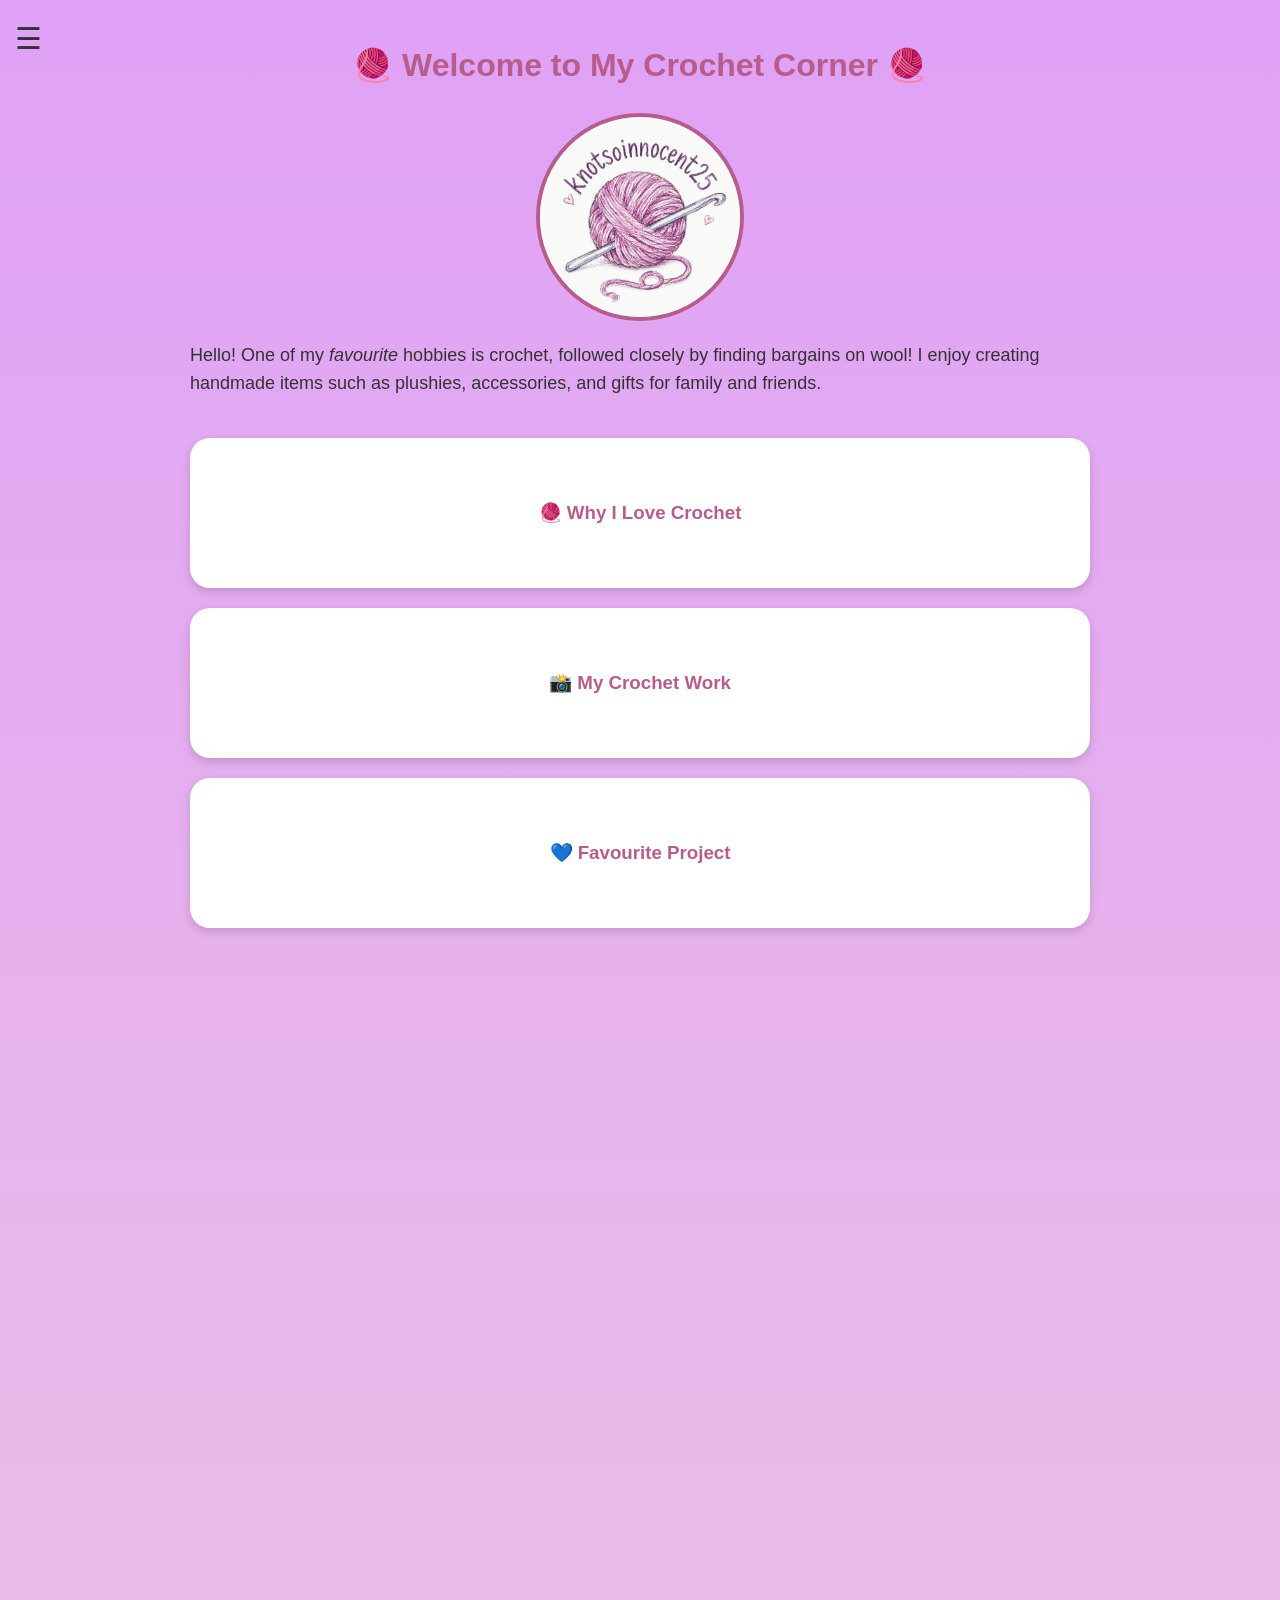
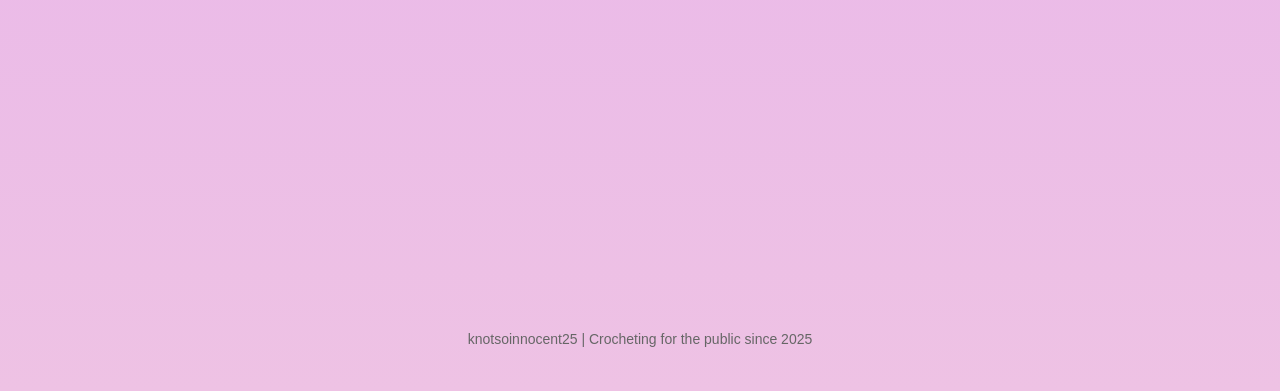
==== index.html @ f4cb7c64 "Enhanced everything" ====
<!DOCTYPE html>
<html lang="en">
<head>
    <title>My Crochet Corner</title>
    <link rel="icon" type="image/x-icon" href="favicon.png">
    <link rel="stylesheet" href="style.css">

</head>

<body>

    <nav class="hamburger-menu">
        <input type="checkbox" id="menu-toggle">

        <label for="menu-toggle" 
                class="menu-icon"
                aria-label="Open navigation menu">
            ☰
        </label>

        <div class="menu">
            <a href="about.html">About Me</a>
            <a href="contact.html">Contact</a>
            <a href="ai-patterns.html">Spotting AI Patterns</a>
            <a href="learn-crochet.html">Learning Crochet</a>
            <a href="markets.html">Upcoming Markets</a>
        </div>

    </nav>

    <main id="main-content">

        <div class="container">

            <h1>🧶 Welcome to My Crochet Corner 🧶</h1>

            <img src="profile.JPG"
                class="profile-image"
                alt="A ball of wool with a crochet hook and knotsoinnocent25 arched above">

            <p>
                Hello! One of my <em>favourite</em> hobbies is crochet, followed closely by finding bargains on wool!
                I enjoy creating handmade items such as plushies, accessories,
                and gifts for family and friends.
            </p>


            <div class="card-grid">

            <div class="flip-card">
                <div class="flip-card-inner">

                    <div class="flip-card-front">
                        <h3>🧶 Why I Love Crochet</h3>
                    </div>

                    <div class="flip-card-back">
                        <p>
                            Crochet allows me to be creative while also helping me relax.
                            I love choosing different colours, learning new stitches,
                            and seeing a project come together from a simple ball of yarn.
                        </p>
                    </div>
                </div>
            </div>

            <div class="flip-card">
                <div class="flip-card-inner">

                    <div class="flip-card-front">
                        <h3>📸 My Crochet Work</h3>
                    </div>

                    <div class="flip-card-back">
                        <p>
                            I share photos of my crochet projects on Instagram.
                        </p>

                        <a href="https://www.instagram.com/knotsoinnocent25/"
                        target="_blank"
                        class="insta-button">
                        Instagram
                        </a>
                    </div>

                </div>
            </div>

            <div class="flip-card">
                <div class="flip-card-inner">

                    <div class="flip-card-front">
                        <h3>💙 Favourite Project</h3>
                    </div>

                    <div class="flip-card-back">
                        <img src="Smurfette.png"
                            class="smurfette-image"
                            alt="Crocheted Smurfette">

                        <p>Crocheted Smurfette</p>
                    </div>

                </div>
            </div>

 
        </div>

        <footer>
        knotsoinnocent25 | Crocheting for the public since 2025 
        </footer>

    </main>

</body>
</html>
---- style.css ----
/* Style the entire page */
body {
    font-family: Arial, sans-serif;
    background: linear-gradient(
        to bottom,
        #dfa1f6,
        #eec2e4);
    color: #333333;
    margin: 40px;
    line-height: 1.6;
}

/*Hamburger Menu styling*/
.hamburger-menu {
    position: fixed;
    top: 15px;
    left: 15px;
    z-index: 1000;
}

#menu-toggle {
    display: none;
}

.menu-icon {
    font-size: 30px;
    cursor: pointer;
}

.menu {
    display: none;

    background: white;

    padding: 15px;
    border-radius: 10px;

    box-shadow:
    0 4px 10px rgba(0,0,0,0.15);
}

#menu-toggle:checked ~ .menu {
    display: block;
}

.menu a {
    display: block;
    margin: 10px 0;
}

/* Skip to Content link */
.skip-link {
    position: absolute;
    left: -9999px;
    top: 10px;
    background-color: #7a4f9a;
    color: white;
    padding: 10px;
    border-radius: 5px;
    text-decoration: none;
}

.skip-link:focus {
    top: 10px;
}

/* Main heading */
h1 {
    color: #b85c8b;
    text-align: center;
}

/* Card Grid */

.card-grid {
    display: flex;
    flex-direction: column;
    gap: 20px;
    
    width: 100%;
    margin-top: 40px;
}

.flip-card {
    width: 100%;
    height: 150px;
    perspective: 1000px;
}

.flip-card-inner {
    position: relative;
    width: 100%;
    height: 100%;
    transition: transform 0.8s;
    transform-style: preserve-3d;
}

.flip-card:hover .flip-card-inner {
    transform: rotateY(180deg);
}

.flip-card-front,
.flip-card-back {

    position: absolute;

    width: 100%;
    height: 100%;

    border-radius: 20px;

    backface-visibility: hidden;

    display: flex;
    justify-content: center;
    align-items: center;

    padding: 30px;

    box-sizing: border-box;
    box-shadow:
    0 4px 10px rgba(0,0,0,0.15);
}

.flip-card-front {

    background: white;
    color: #b85c8b;
}

.flip-card-back {

    background: #b85c8b;
    color: white;

    transform: rotateY(180deg);

    display: flex;
    flex-direction: column;
    justify-content: space-between;
    align-items: center;
}


/* Section headings */
h2 {
    color: #7a4f9a;
    border-bottom: 2px solid #e6d5f0;
    padding-bottom: 5px;
}

/* Paragraph styling */
p {
    font-size: 18px;
}

/* List styling */
ul {
    background-color: #f7eefc;
    padding: 20px;
    border-radius: 10px;
}

/* Link styling */
a {
    color: white;
    background-color: #b85c8b;
    text-decoration: none;
    padding: 10px 15px;
    border-radius: 5px;
}

/* Mouse hover effect */
a:hover {
    background-color: #94446d;
}

/* Crochet image */
.project-image {
    margin-top: 30px;
}

/* Unordered list - goals */
ul li {
    margin-bottom: 10px;
}

/* Profile image in circle */
.profile-image {
    display: block;
    margin: 20px auto;
    width: 200px;
    border-radius: 50%;
    border: 4px solid #b85c8b;
}

/*Instagram Button */
.insta-button {
    display: block;
    width: 150px;
    margin: auto auto 10px auto;

    background-color: white;
    color: #b85c8b;

    text-align: center;
    text-decoration: none;

    padding: 12px;
    border-radius: 25px;

    font-weight: bold;

    transition: 0.3s ease;
}

.insta-button:hover {
    background-color: #f7eefc;
    transform: scale(1.05);
}

.smurfette-image {
    max-width: 60%;
    height: auto;
    display: block;
    margin: 0 auto;
}

/* Footer format */
footer {
    margin-top: 1000px;
    text-align: center;
    color: #666;
    font-size: 14px;
}

/* Containerise to centre and improve readability */
.container {
    max-width: 900px;
    margin: auto;
}
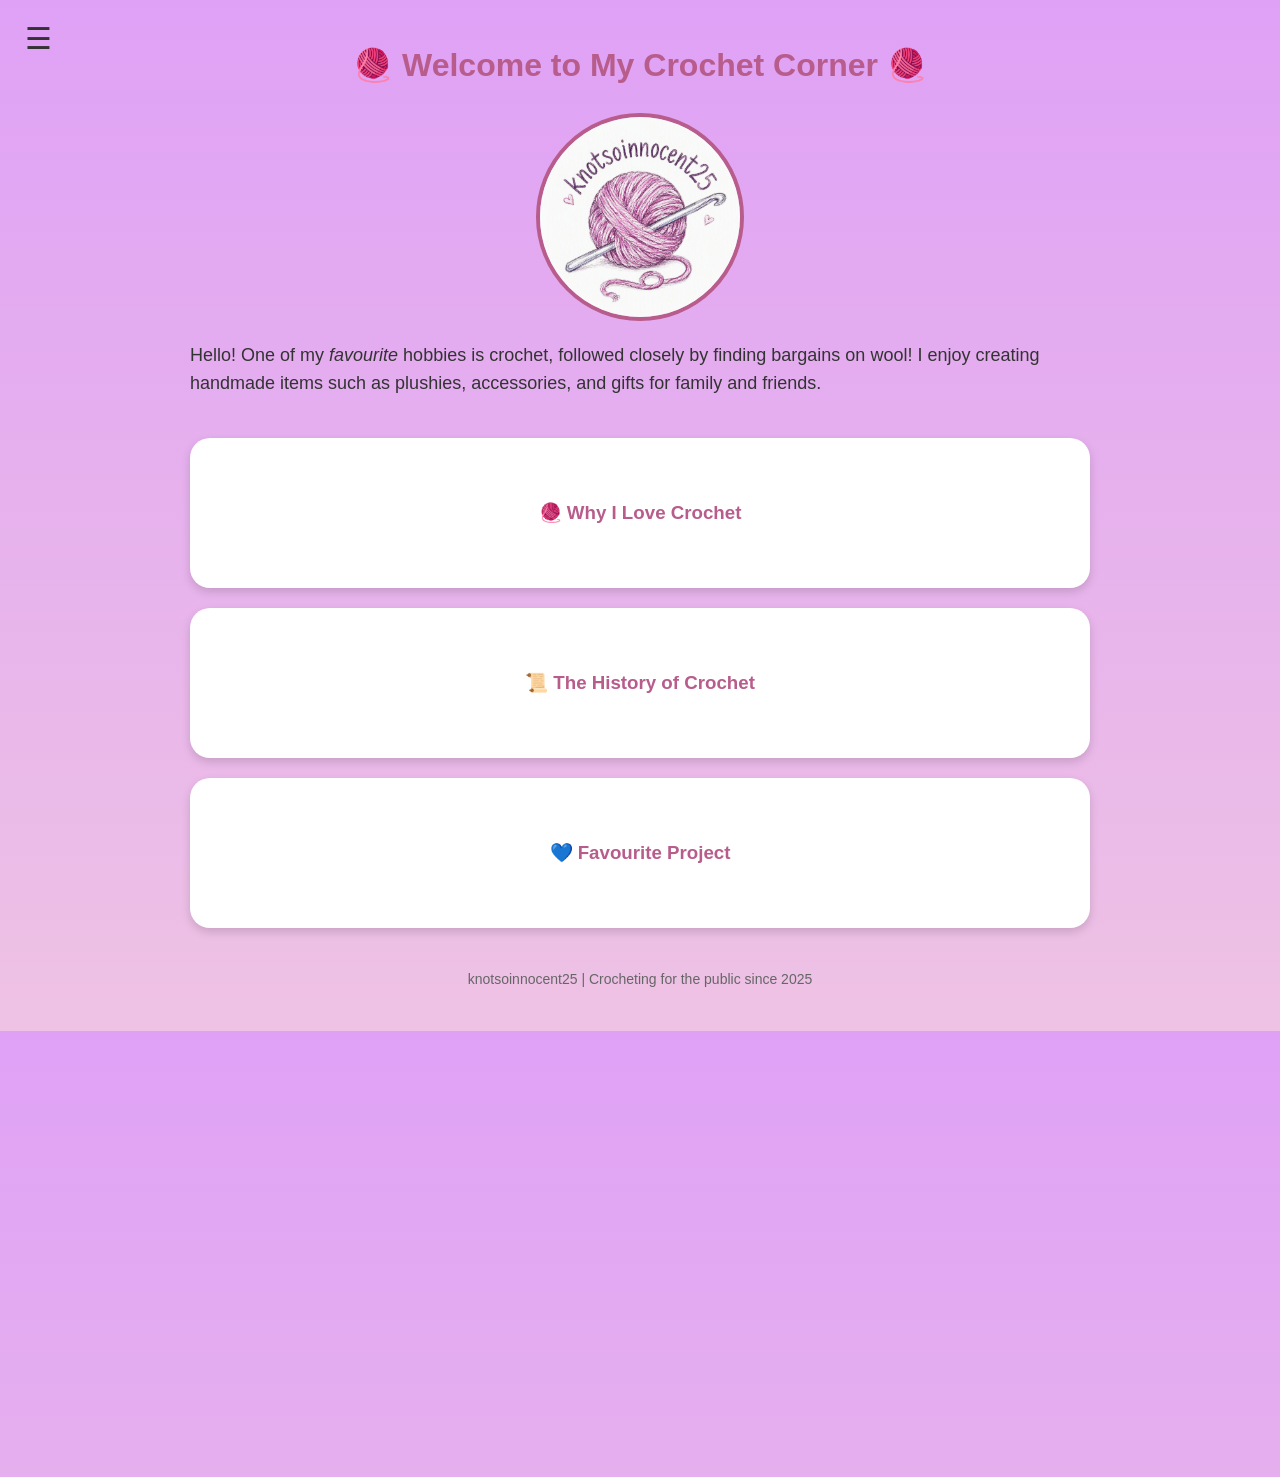
==== commit 38e553f5: "Enhanced accessibility and completed other incomplete areas" ====
--- a/index.html
+++ b/index.html
@@ -9,22 +9,25 @@
 
 <body>
 
-    <nav class="hamburger-menu">
+    <a class="skip-link" href="#main-content">Skip to content</a>
+
+    <nav class="hamburger-menu" aria-label="Main navigation">
+    
         <input type="checkbox" id="menu-toggle">
 
         <label for="menu-toggle" 
                 class="menu-icon"
-                aria-label="Open navigation menu">
+                aria-label="Open navigation menu"
+                tabindex="0">
             ☰
         </label>
 
         <div class="menu">
             <a href="about.html">About Me</a>
-            <a href="contact.html">Contact</a>
             <a href="ai-patterns.html">Spotting AI Patterns</a>
             <a href="learn-crochet.html">Learning Crochet</a>
             <a href="markets.html">Upcoming Markets</a>
-        </div>
+        </div>   
 
     </nav>
 
@@ -47,7 +50,7 @@
 
             <div class="card-grid">
 
-            <div class="flip-card">
+            <div class="flip-card" tabindex="0">
                 <div class="flip-card-inner">
 
                     <div class="flip-card-front">
@@ -64,29 +67,29 @@
                 </div>
             </div>
 
-            <div class="flip-card">
+            <div class="flip-card" tabindex="0">
                 <div class="flip-card-inner">
 
                     <div class="flip-card-front">
-                        <h3>📸 My Crochet Work</h3>
+                        <h3>📜 The History of Crochet</h3>
                     </div>
 
                     <div class="flip-card-back">
                         <p>
-                            I share photos of my crochet projects on Instagram.
+                            Crochet is a textile craft that uses a single hooked needle to create fabric from loops of yarn. 
+                            Its origins are debated, but modern crochet is believed to have developed in Europe during the early 19th century. 
+                            The craft became especially popular during the Victorian era, when intricate lace patterns were used for clothing and home decoration. 
+                            Over time, crochet evolved from a practical skill into a creative hobby enjoyed worldwide. 
+                            Today, crocheters create everything from blankets and garments to amigurumi toys and works of art, 
+                            combining traditional techniques with modern designs and materials.
                         </p>
 
-                        <a href="https://www.instagram.com/knotsoinnocent25/"
-                        target="_blank"
-                        class="insta-button">
-                        Instagram
-                        </a>
                     </div>
 
                 </div>
             </div>
 
-            <div class="flip-card">
+            <div class="flip-card" tabindex="0">
                 <div class="flip-card-inner">
 
                     <div class="flip-card-front">
--- a/style.css
+++ b/style.css
@@ -10,6 +10,22 @@
     line-height: 1.6;
 }
 
+/* Skip to Content*/
+.skip-link {
+    position: absolute;
+    top: -50px;
+    left: 10px;
+    background: #7a4f9a;
+    color: white;
+    padding: 10px;
+    border-radius: 5px;
+    text-decoration: none;
+}
+
+.skip-link:focus {
+    top: 10px;
+}
+
 /*Hamburger Menu styling*/
 .hamburger-menu {
     position: fixed;
@@ -19,12 +35,30 @@
 }
 
 #menu-toggle {
-    display: none;
+    position: absolute;
+    opacity: 0;
 }
 
 .menu-icon {
     font-size: 30px;
     cursor: pointer;
+    padding: 10px;
+    border-radius: 8px;
+}
+
+.menu-icon:focus {
+    outline: 3px solid white;
+    outline-offset: 5px;
+}
+
+#menu-toggle:focus + .menu-icon {
+    outline: 3px solid white;
+    outline-offset: 3px;
+}
+
+.menu a:focus {
+    outline: 3px solid #7a4f9a;
+    outline-offset: 3px;
 }
 
 .menu {
@@ -45,7 +79,8 @@
 
 .menu a {
     display: block;
-    margin: 10px 0;
+    padding: 15px;
+    margin-bottom: 8px;
 }
 
 /* Skip to Content link */
@@ -95,7 +130,8 @@
     transform-style: preserve-3d;
 }
 
-.flip-card:hover .flip-card-inner {
+.flip-card:hover .flip-card-inner,
+.flip-card:focus .flip-card-inner {
     transform: rotateY(180deg);
 }
 
@@ -130,7 +166,7 @@
 
 .flip-card-back {
 
-    background: #b85c8b;
+    background: #ae5784;
     color: white;
 
     transform: rotateY(180deg);
@@ -154,12 +190,6 @@
     font-size: 18px;
 }
 
-/* List styling */
-ul {
-    background-color: #f7eefc;
-    padding: 20px;
-    border-radius: 10px;
-}
 
 /* Link styling */
 a {
@@ -178,11 +208,6 @@
 /* Crochet image */
 .project-image {
     margin-top: 30px;
-}
-
-/* Unordered list - goals */
-ul li {
-    margin-bottom: 10px;
 }
 
 /* Profile image in circle */
@@ -201,7 +226,7 @@
     margin: auto auto 10px auto;
 
     background-color: white;
-    color: #b85c8b;
+    color: #ae5784;
 
     text-align: center;
     text-decoration: none;
@@ -228,14 +253,46 @@
 
 /* Footer format */
 footer {
-    margin-top: 1000px;
+    margin-top: 40px;
     text-align: center;
     color: #666;
     font-size: 14px;
+}
+
+/* Home button format*/
+.back-home {
+    margin-top: 30px;
+    text-align: left;
 }
 
 /* Containerise to centre and improve readability */
 .container {
     max-width: 900px;
     margin: auto;
+}
+
+a:focus,
+button:focus,
+.menu-icon:focus {
+    outline: 3px solid yellow;
+    outline-offset: 3px;
+}
+
+.markets-container {
+    display: flex;
+    flex-direction: column;
+    gap: 20px;
+}
+
+.market-card {
+    background: white;
+    padding: 20px;
+    border-radius: 20px;
+    box-shadow: 0 4px 10px rgba(0,0,0,0.15);
+    border-left: 8px solid #b85c8b;
+}
+
+.market-card h3 {
+    margin-top: 0;
+    color: #7a4f9a;
 }
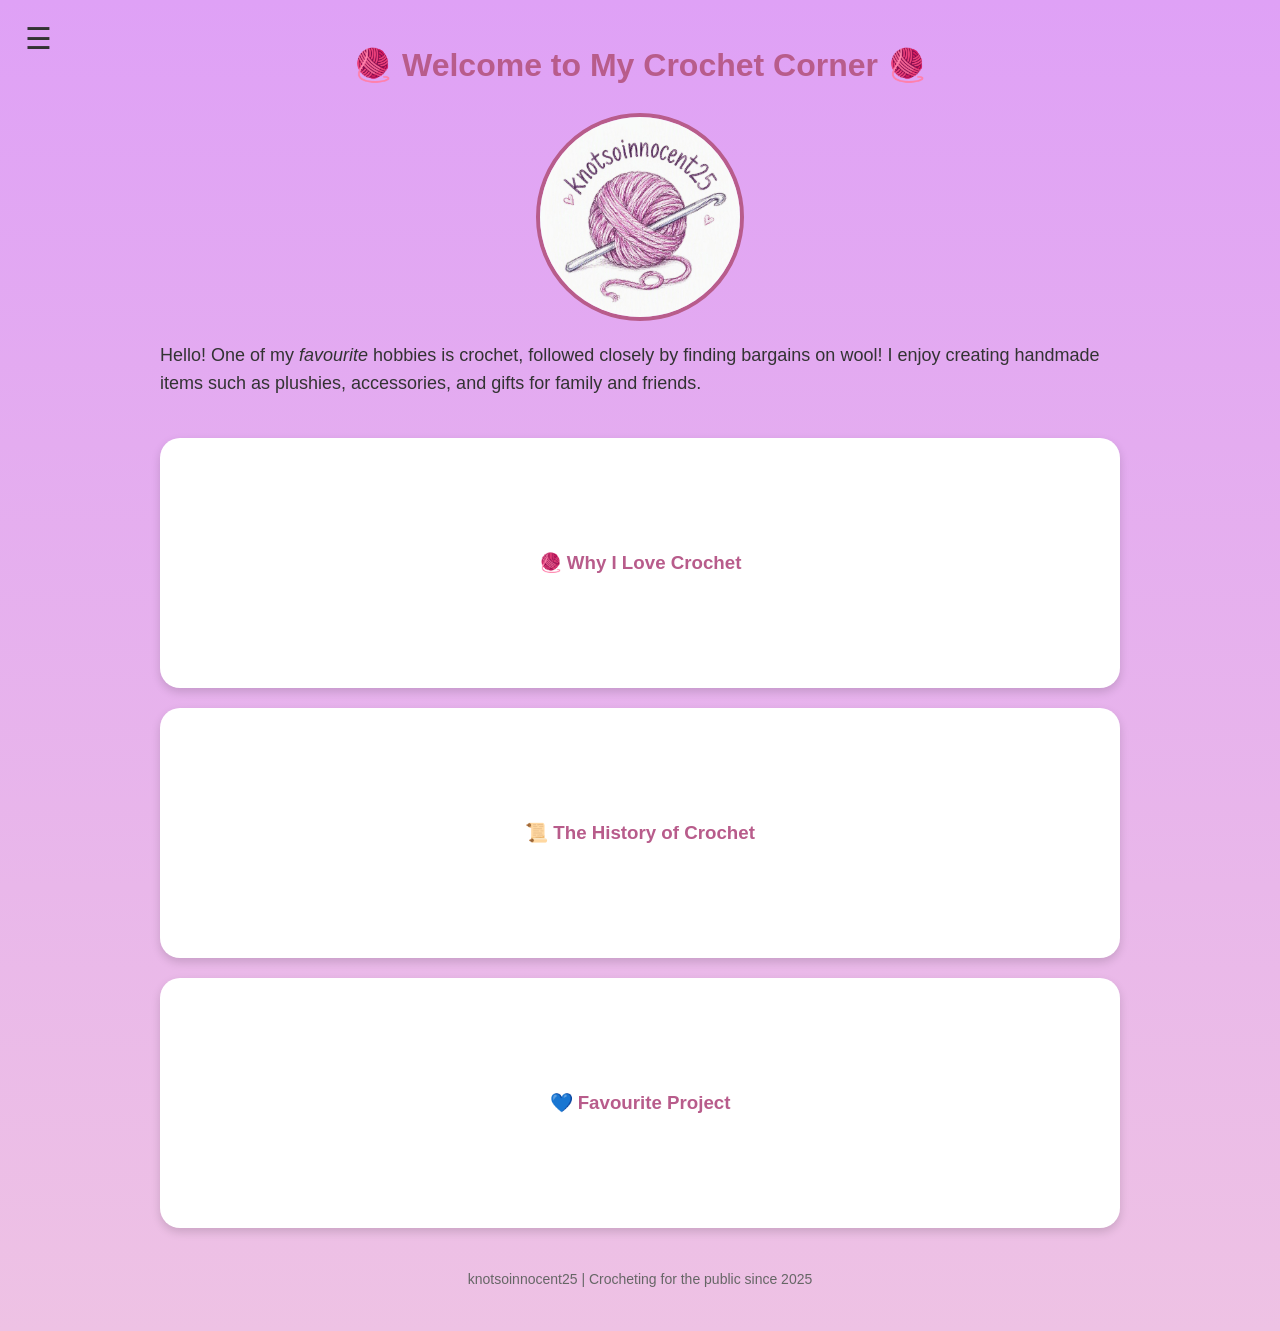
==== commit c2a57d30: "additional accessibility changes made" ====
--- a/index.html
+++ b/index.html
@@ -97,13 +97,20 @@
                     </div>
 
                     <div class="flip-card-back">
-                        <img src="Smurfette.png"
-                            class="smurfette-image"
-                            alt="Crocheted Smurfette">
+                            <img src="Smurfette.png"
+                                class="smurfette-image"
+                                alt="Crocheted Smurfette">
+                            
+                            <div class="project-details">
+                                <h4>Smurfette</h4>
 
-                        <p>Crocheted Smurfette</p>
+                                <p class="image-caption">
+                                    I worked with a French-Canadian pattern designer to test her design,
+                                    identify any issues and to make sure nothing was lost in translation (French to English).
+                                </p>     
+                            </div>
+
                     </div>
-
                 </div>
             </div>
 
--- a/style.css
+++ b/style.css
@@ -118,7 +118,9 @@
 
 .flip-card {
     width: 100%;
-    height: 150px;
+    height: 25vh;
+    min-height: 250px;
+    max-height: 400px;
     perspective: 1000px;
 }
 
@@ -165,16 +167,15 @@
 }
 
 .flip-card-back {
-
     background: #ae5784;
     color: white;
 
     transform: rotateY(180deg);
 
     display: flex;
-    flex-direction: column;
-    justify-content: space-between;
+    flex-direction: row;
     align-items: center;
+    gap: 20px;
 }
 
 
@@ -245,10 +246,13 @@
 }
 
 .smurfette-image {
-    max-width: 60%;
+    width: 180px;
     height: auto;
-    display: block;
-    margin: 0 auto;
+    flex-shrink: 0;
+}
+
+.project-details {
+    text-align: left;
 }
 
 /* Footer format */
@@ -267,7 +271,7 @@
 
 /* Containerise to centre and improve readability */
 .container {
-    max-width: 900px;
+    max-width: 80%;
     margin: auto;
 }
 
